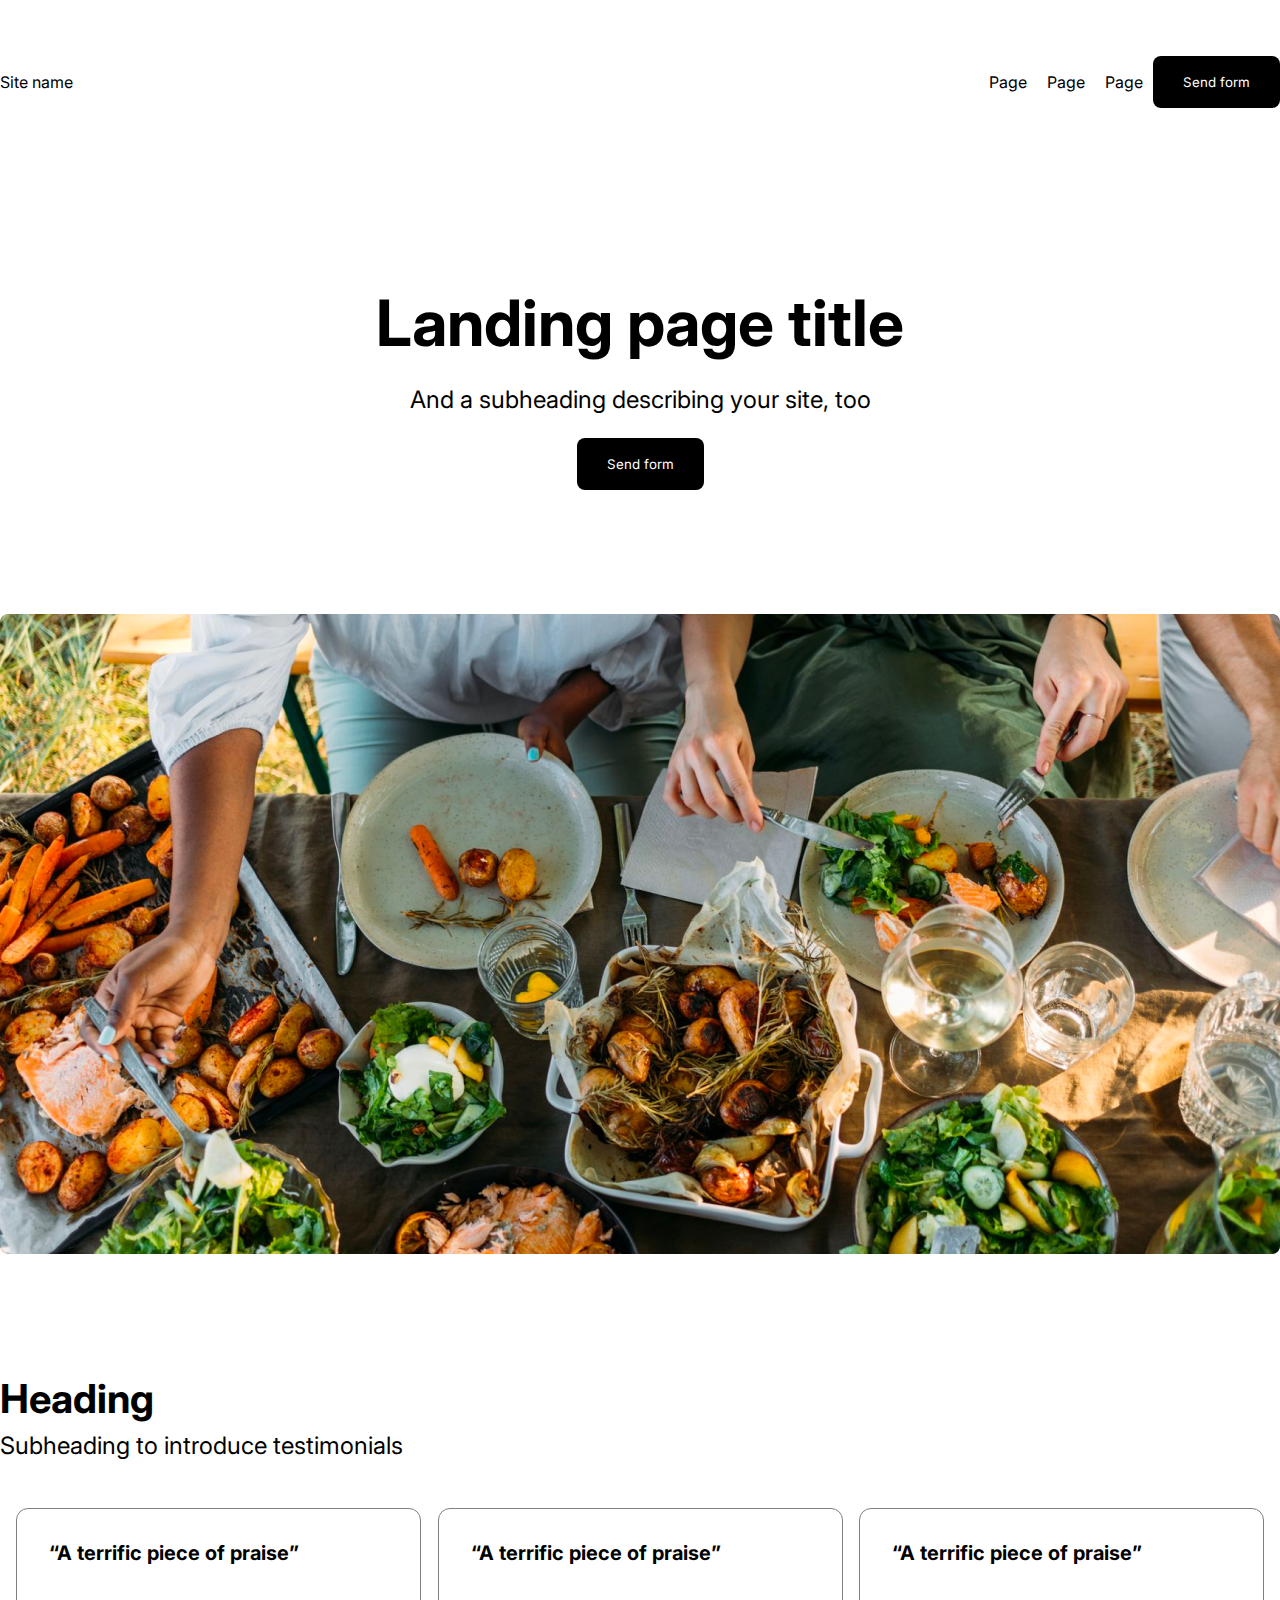
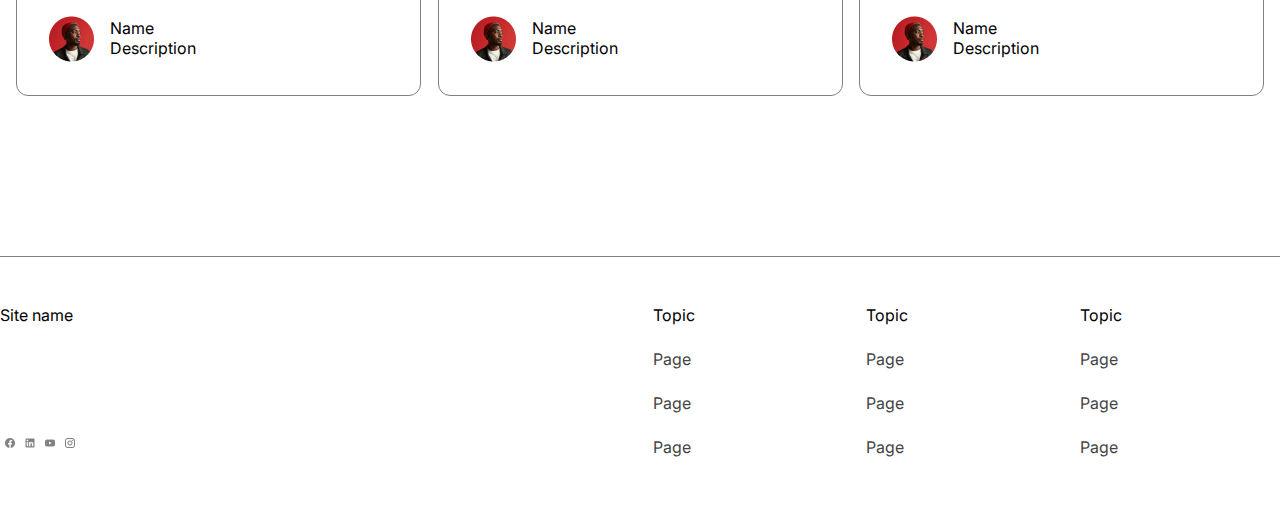
==== index.html @ c0e833a6 "first commit" ====
<!DOCTYPE html>
<html lang="uk">

<head>
    <meta charset="UTF-8">
    <meta name="viewport" content="width=device-width, initial-scale=1.0">
    <title>Test</title>
    <link rel="preconnect" href="https://fonts.googleapis.com">
    
    <link rel="stylesheet" href="./css/style.css">
    <style>
        @import url('https://fonts.googleapis.com/css2?family=Inter:wght@100..900&display=swap');
    </style>
</head>

<body>
        <header>
            <div class="wrapper">
            <div class="container">
                <div class="header__container">
                    <div class="logo">
                        Site name
                    </div>

                    <div class="header__menu">
                        <nav class="menu">
                            <li class="menu__item"><a href="#">Page</a></li>
                            <li class="menu__item"><a href="#">Page</a></li>
                            <li class="menu__item"><a href="#">Page</a></li>
                        </nav>
                        <button class="sendButton" type="button">
                            Send form
                        </button>
                    </div>
                </div>
            </div>
        </div>
        </header>

    <main>
        <div class="wrapper">
            <section class="container containerSpacing text-center">
                <h1 class="landingTitle text-center">Landing page title</h1>
                <p class="landingDescr text-center">And a subheading describing your site, too</p>
                <button class="sendButton" type="button">
                    Send form
                </button>
            </section>

            <section class="container text-center">
                <div class="background">
                    <img class="backgroundImg" src="./images/background.png" alt="background">
                </div>
            </section>

            <section class="container containerSpacing">
                <h2 class="blockTitle">Heading</h2>
                <p class="blockDescr">Subheading to introduce testimonials</p>

                <div class="cards">
                    <div class="card">
                        <h5 class="card__heading">“A terrific piece of praise”</h5>
                        <div class="card__author">
                            <div class="card__authorImg">
                                <img src="./images/Avatar1.png" alt="Avatar1">
                            </div>
                            <div class="card__authorInfo">
                                <div class="card__authorName">Name</div>
                                <div class="card__authorDescr">Description</div>
                            </div>
                        </div>
                    </div>
                    <div class="card">
                        <h5 class="card__heading">“A terrific piece of praise”</h5>
                        <div class="card__author">
                            <div class="card__authorImg">
                                <img src="./images/Avatar1.png" alt="Avatar1">
                            </div>
                            <div class="card__authorInfo">
                                <div class="card__authorName">Name</div>
                                <div class="card__authorDescr">Description</div>
                            </div>
                        </div>
                    </div>
                    <div class="card">
                        <h5 class="card__heading">“A terrific piece of praise”</h5>
                        <div class="card__author">
                            <div class="card__authorImg">
                                <img src="./images/Avatar1.png" alt="Avatar1">
                            </div>
                            <div class="card__authorInfo">
                                <div class="card__authorName">Name</div>
                                <div class="card__authorDescr">Description</div>
                            </div>
                        </div>
                    </div>
                </div>
            </section>
        </div>
    </main>


    <footer>
        <div class="wrapper border-top d-flex">
            <div class="footer__block d-flex flex-column space-between">
                <div class="logo">Site name</div>
                <div class="socials">
                    <a href="#"><img class="socials__img" src="./images/facebook.png" alt="facebook"></a>
                    <a href="#"><img class="socials__img" src="./images/linkedIn.png" alt="linkedIn"></a>
                    <a href="#"><img class="socials__img" src="./images/youtube.png" alt="youtube"></a>
                    <a href="#"><img class="socials__img" src="./images/instagram.png" alt="instagram"></a>

                </div>
            </div>
            <div class="footer__block">
                <div class="footerMenu">
                    <div class="footerMenu__block">
                        <div class="footerMenu__heading">Topic</div>
                        <div class="footerMenu__item"><a href="#">Page</a></div>
                        <div class="footerMenu__item"><a href="#">Page</a></div>
                        <div class="footerMenu__item"><a href="#">Page</a></div>
                    </div>
                    <div class="footerMenu__block">
                        <div class="footerMenu__heading">Topic</div>
                        <div class="footerMenu__item"><a href="#">Page</a></div>
                        <div class="footerMenu__item"><a href="#">Page</a></div>
                        <div class="footerMenu__item"><a href="#">Page</a></div>
                    </div>
                    <div class="footerMenu__block">
                        <div class="footerMenu__heading">Topic</div>
                        <div class="footerMenu__item"><a href="#">Page</a></div>
                        <div class="footerMenu__item"><a href="#">Page</a></div>
                        <div class="footerMenu__item"><a href="#">Page</a></div>
                    </div>
                </div>
            </div>
        </div>
    </footer>

    <script src="./js/main.js"></script>
</body>

</html>
---- css/style.css ----
* {
    margin: 0;
    padding: 0;
    box-sizing: border-box;
    font-family: Inter, sans-serif;
}

footer {
    padding-top: 48px;
    padding-bottom: 48px;
}

li {
    list-style: none;
}

img {
    width: 100%;
    border-radius: 0;
}

a {
    text-decoration: none;
    color: black;
}

a:hover {
    cursor: pointer;
    opacity: 0.2;
    box-shadow: 20px 20px 40px rgba(207, 90, 90, 0.5);
}

h1 {
    font-size: 64px;
}

h2 {
    font-size: 40px;
}

p {
    font-size: 24px;
}

.wrapper {
    width: 1280px;
    margin-right: auto;
    margin-left: auto;
}

.container {
    max-width: 1280px;
    width: 100%;
}

.d-flex {
    display: flex;
}

.flex-column {
    flex-direction: column;
}

.space-between {
    justify-content: space-between;
}

.containerSpacing {
    margin-top: 120px;
    margin-bottom: 124px;
}

.header__container {
    display: flex;
    justify-content: space-between;
    align-items: center;
    height: 164px;
    width: 100%;
}

.header__menu {
    display: flex;
}

.menu {
    display: flex;
    align-items: center;
}

.menu__item {
    padding: 0 10px;
}

.sendButton {
    padding: 14px 24px 14px 24px;
    border-radius: 8px;
    width: 127px;
    height: 52px;
    background-color: #000;
    color: #fff;
    border: none;
}

.sendButton:hover {
    cursor: pointer;
    opacity: 0.7;
}

.landingTitle {
    margin-bottom: 24px;
}

.landingDescr {
    margin-bottom: 24px;
}

.text-center {
    text-align: center;
}

.background {
    display: flex;
    justify-content: center;
}

.backgroundImg {
    width: 100%;
}

.blockDescr {
    padding-top: 8px;
    padding-bottom: 32px;
}

.cards {
    display: flex;
    justify-content: center;
    width: 100%;
    position: relative;
    height: 192px;
}

.card {
    display: inline-block;
    width: 405px;
    border-radius: 12px;
    padding: 32px;
    border: 1px solid gray;
    margin: 16px;
    position: absolute;
    transition: all .3s ease-out;
}

.card:first-child {
    left: 0;
}

.card:last-child {
    right: 0;
}

.card:hover {
    box-shadow: gray 0px 5px 15px;
    width: 420px;
    z-index: 5;
}

.card__heading {
    margin-bottom: 48px;
    font-size: 20px;
}

.card__author {
    height: 50px;
    display: flex;
    justify-content: start;
    align-items: center;
}

.card__authorImg {
    width: 45px;
    height: 45px;
    border-radius: 50%;

}

.card__authorInfo {
    margin: 0 0 0 16px;
}

.border-top {
    border-top: 1px solid gray;
}

.footer__block {
    width: 50%;
    margin-top: 48px;
}

.socials {
    display: flex;
    justify-content: start;
}

.socials__img {
    width: 20px;
    height: 20px;
}

.footerMenu {
    display: flex;
    justify-content: space-around;
}

.footerMenu__block {
    width: 187px;
}

.footerMenu__heading {}

.footerMenu__item {
    margin-top: 24px;
}

.footerMenu__item a {
    color: #454545;
}

input {
    display: block;
    padding: 12px 16px 12px 16px;
    border: 1px solid #E0E0E0;
    width: 100%;
    border-radius: 8px;
    margin-top: 8px;
    margin-bottom: 8px;
}

label {
    font-weight: 500;
    font-size: 16px;
    line-height: 24px;
}

textarea{
    display: block;
}

.label__295px{
    width: 295px;
}

.label__fullWidth{
    width: 100%;
}

.contactBlock{
    display: flex;
    flex-wrap: nowrap;
    text-align: left;
}

.contactBlock__item{
    width: 50%;
}

.contactBlock__item .background .backgroundImg{
    width: 508px;
    height: 657px;
}

.contactBlock__text{
    color: #828282;
    margin-top: 24px;
    margin-bottom: 32px;
}

.contactBlock__name{
    display: flex;
}

.contactBlock__name .contactBlock__container:last-child{
    margin-left: 32px;
}

.contactTextArea{
    width: 100%;
    height: 123px;
    resize: none;
    padding: 15px;
}

.contactBlock__submit{
    padding: 16px 32px 16px 32px;
    border: none;
    border-radius: 8px;
    background-color: #000;
    color: #fff;
    transition: all .3s ease-out;
}

.contactBlock__submit:hover{
    cursor: pointer;
    opacity: 0.8;
}

input:invalid {
	border-color: red;
}

input:valid {
	border-color: #ccc;
}





















@media screen and (max-width:380px) {
    .wrapper {
        width: 100%;
        margin-right: auto;
        margin-left: auto;
    }

    .header__container {
        height: 94px;
    }

    .logo{
        font-size: 20px;
    }
}
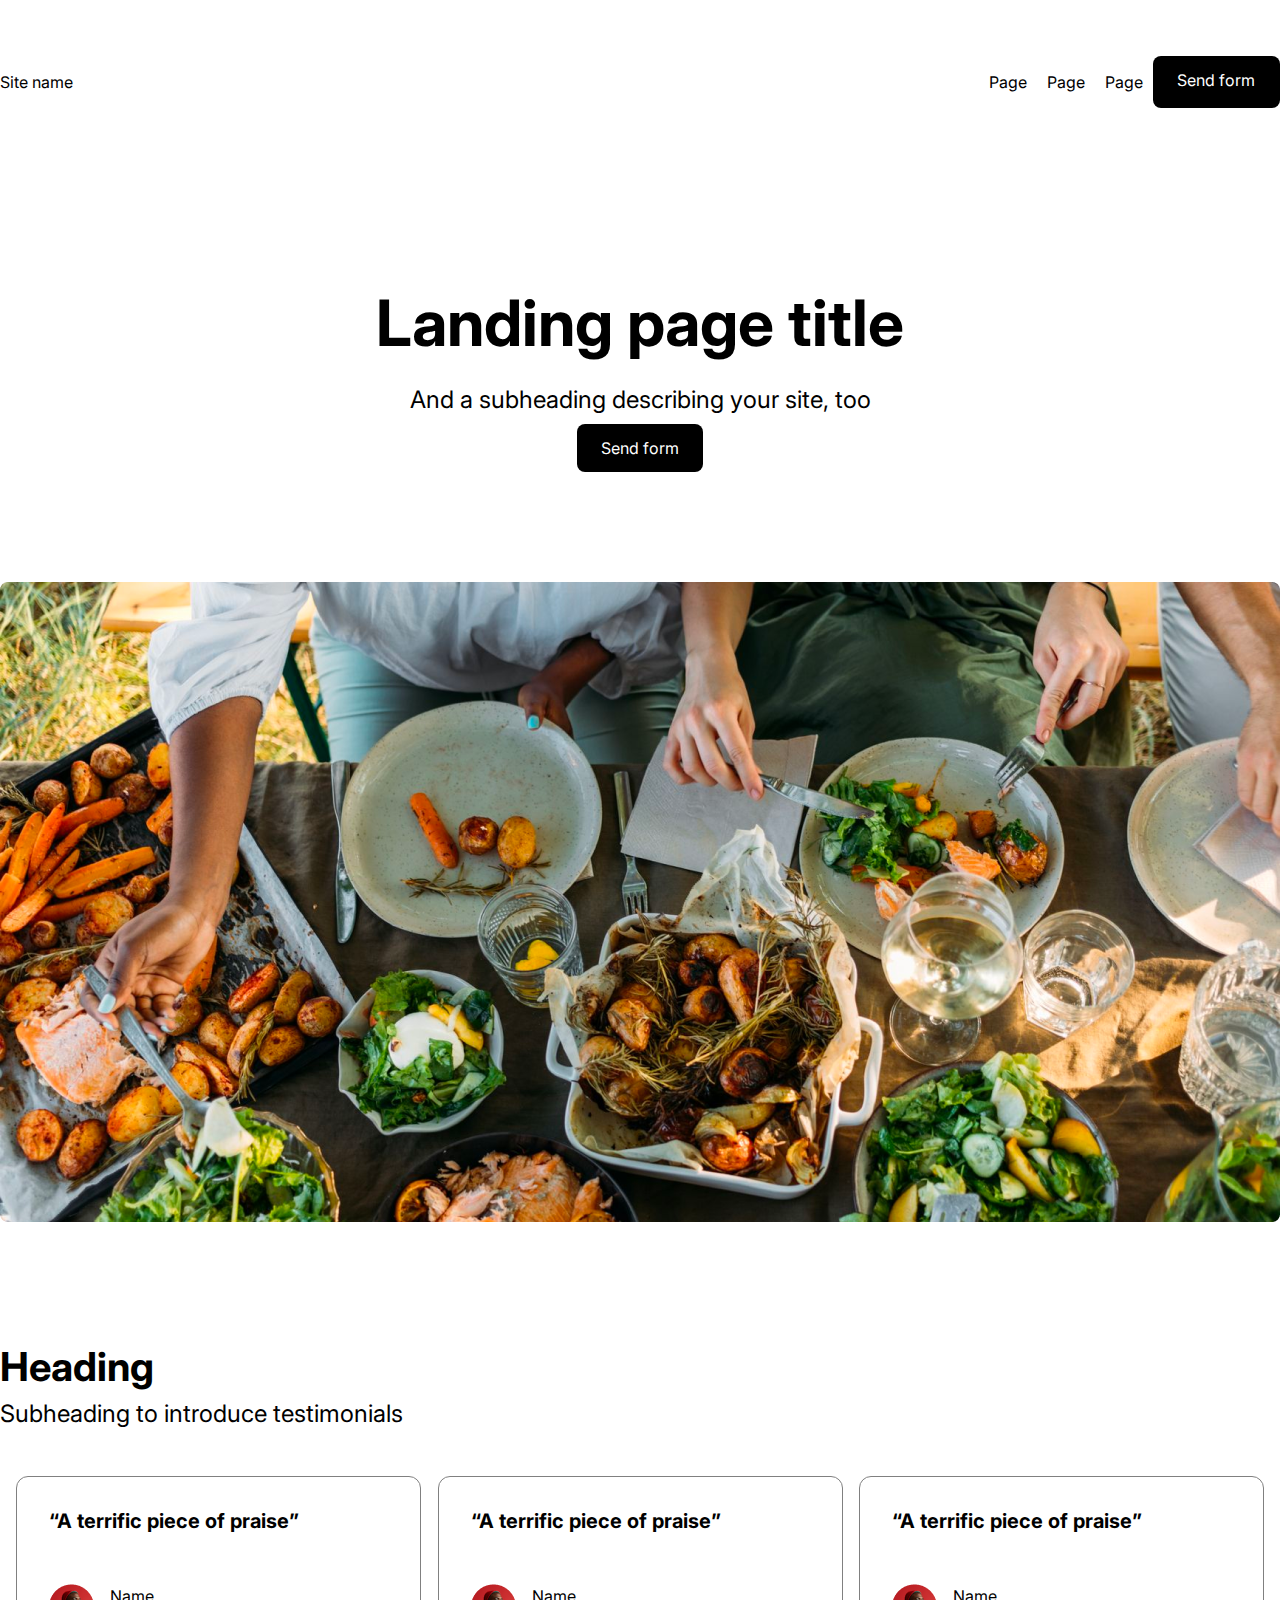
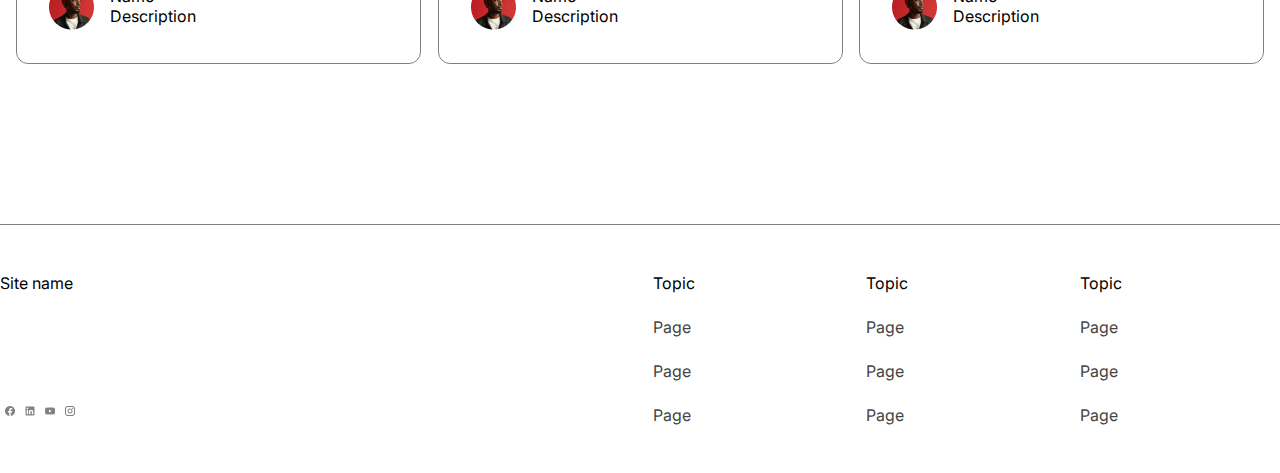
==== commit fb6fbc4c: "valid" ====
--- a/index.html
+++ b/index.html
@@ -28,9 +28,9 @@
                             <li class="menu__item"><a href="#">Page</a></li>
                             <li class="menu__item"><a href="#">Page</a></li>
                         </nav>
-                        <button class="sendButton" type="button">
+                        <a class="sendButton" href="./pages/contact.html">
                             Send form
-                        </button>
+                        </a>
                     </div>
                 </div>
             </div>
@@ -42,9 +42,9 @@
             <section class="container containerSpacing text-center">
                 <h1 class="landingTitle text-center">Landing page title</h1>
                 <p class="landingDescr text-center">And a subheading describing your site, too</p>
-                <button class="sendButton" type="button">
+                <a class="sendButton" href="./pages/contact.html">
                     Send form
-                </button>
+                </a>
             </section>
 
             <section class="container text-center">
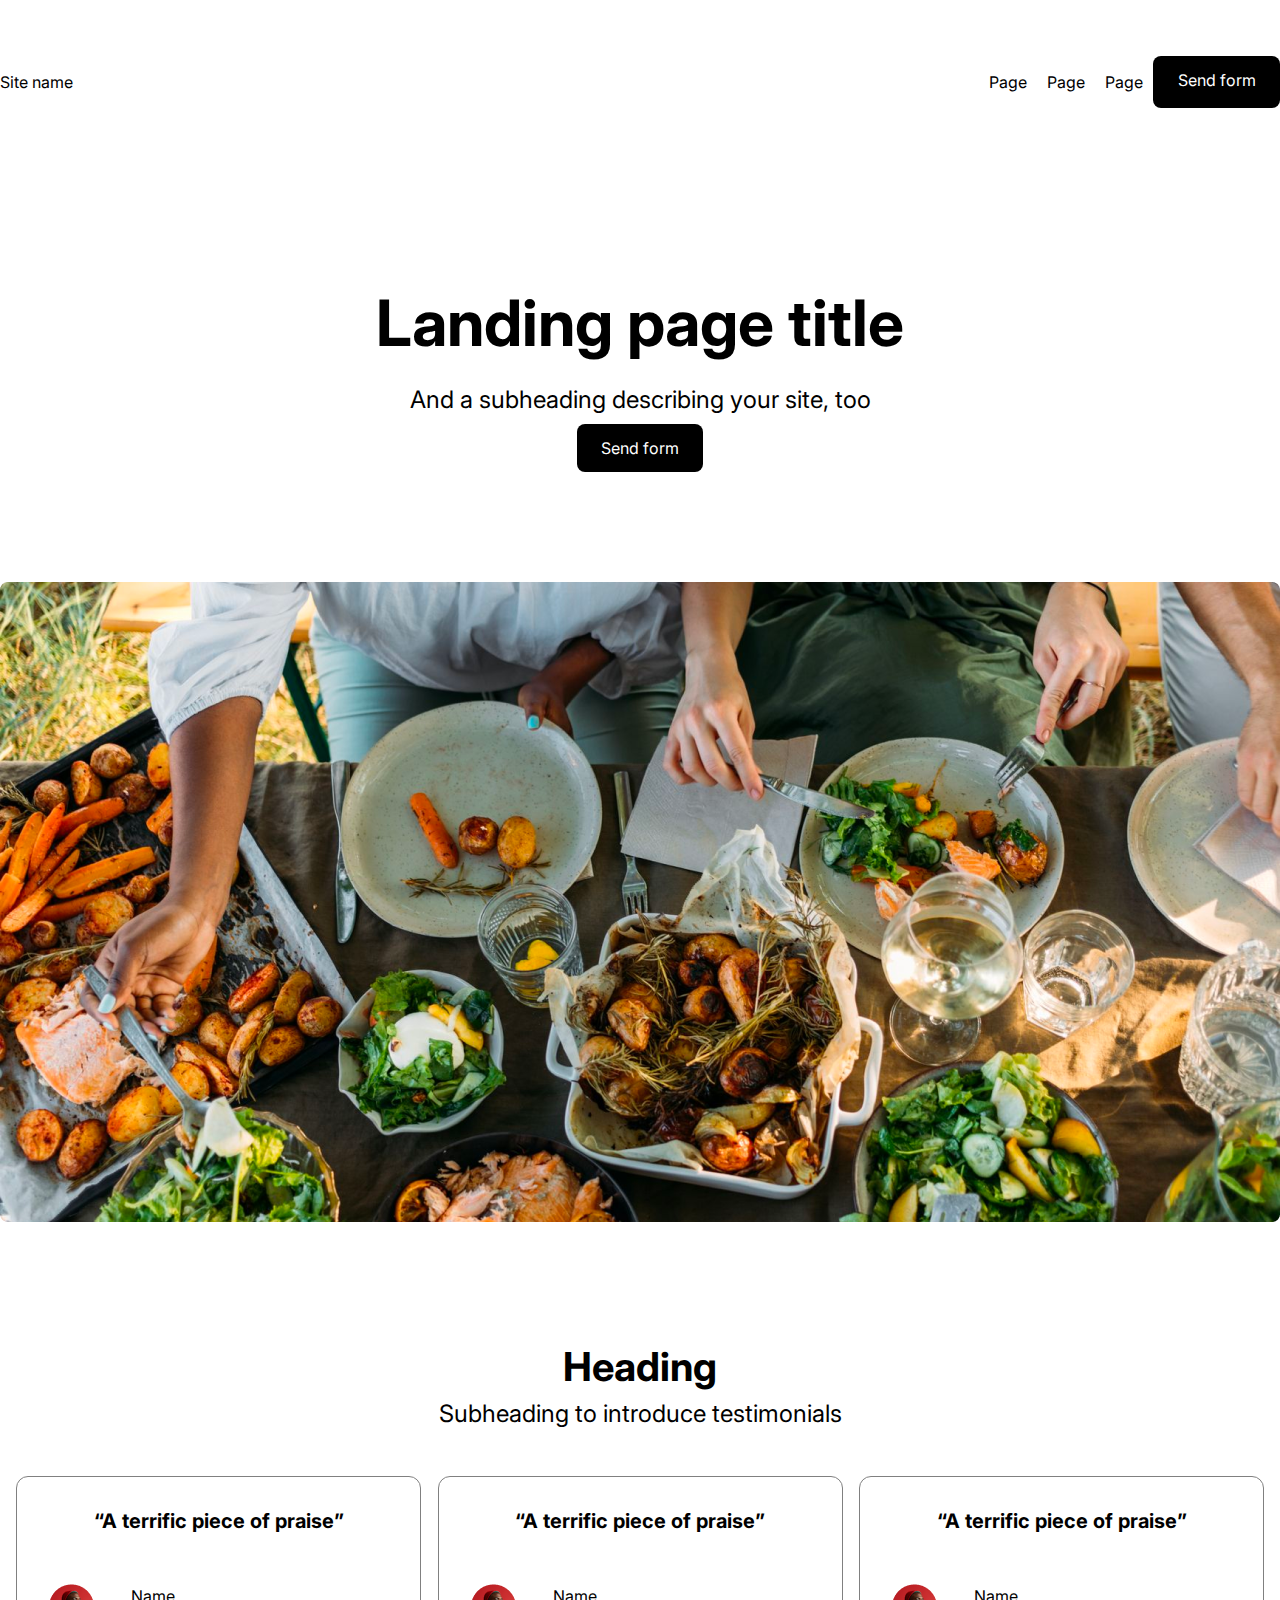
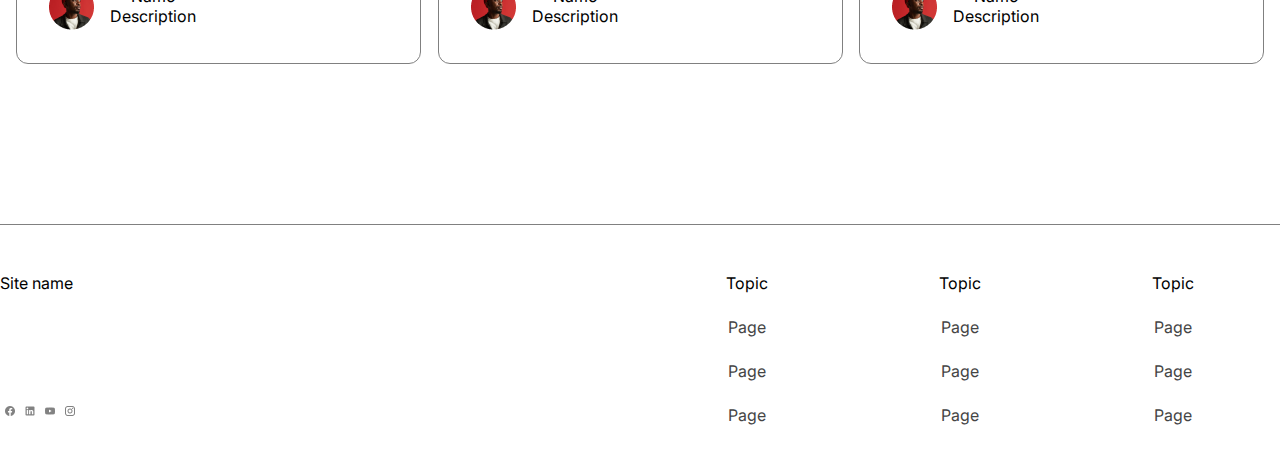
==== commit 9d871504: "-" ====
--- a/index.html
+++ b/index.html
@@ -6,7 +6,7 @@
     <meta name="viewport" content="width=device-width, initial-scale=1.0">
     <title>Test</title>
     <link rel="preconnect" href="https://fonts.googleapis.com">
-    
+    <script src="../js/coockies.js"></script>
     <link rel="stylesheet" href="./css/style.css">
     <style>
         @import url('https://fonts.googleapis.com/css2?family=Inter:wght@100..900&display=swap');
--- a/css/style.css
+++ b/css/style.css
@@ -44,13 +44,17 @@
 
 .wrapper {
     width: 1280px;
+    /* width: 1440px; */
     margin-right: auto;
     margin-left: auto;
+    text-align: center;
+    
 }
 
 .container {
     max-width: 1280px;
     width: 100%;
+    margin: 0 auto;
 }
 
 .d-flex {
@@ -78,11 +82,20 @@
     width: 100%;
 }
 
+.logo{
+    text-align: left;
+}
+
 .header__menu {
     display: flex;
 }
 
 .menu {
+    display: flex;
+    align-items: center;
+}
+
+.menu ul{
     display: flex;
     align-items: center;
 }
